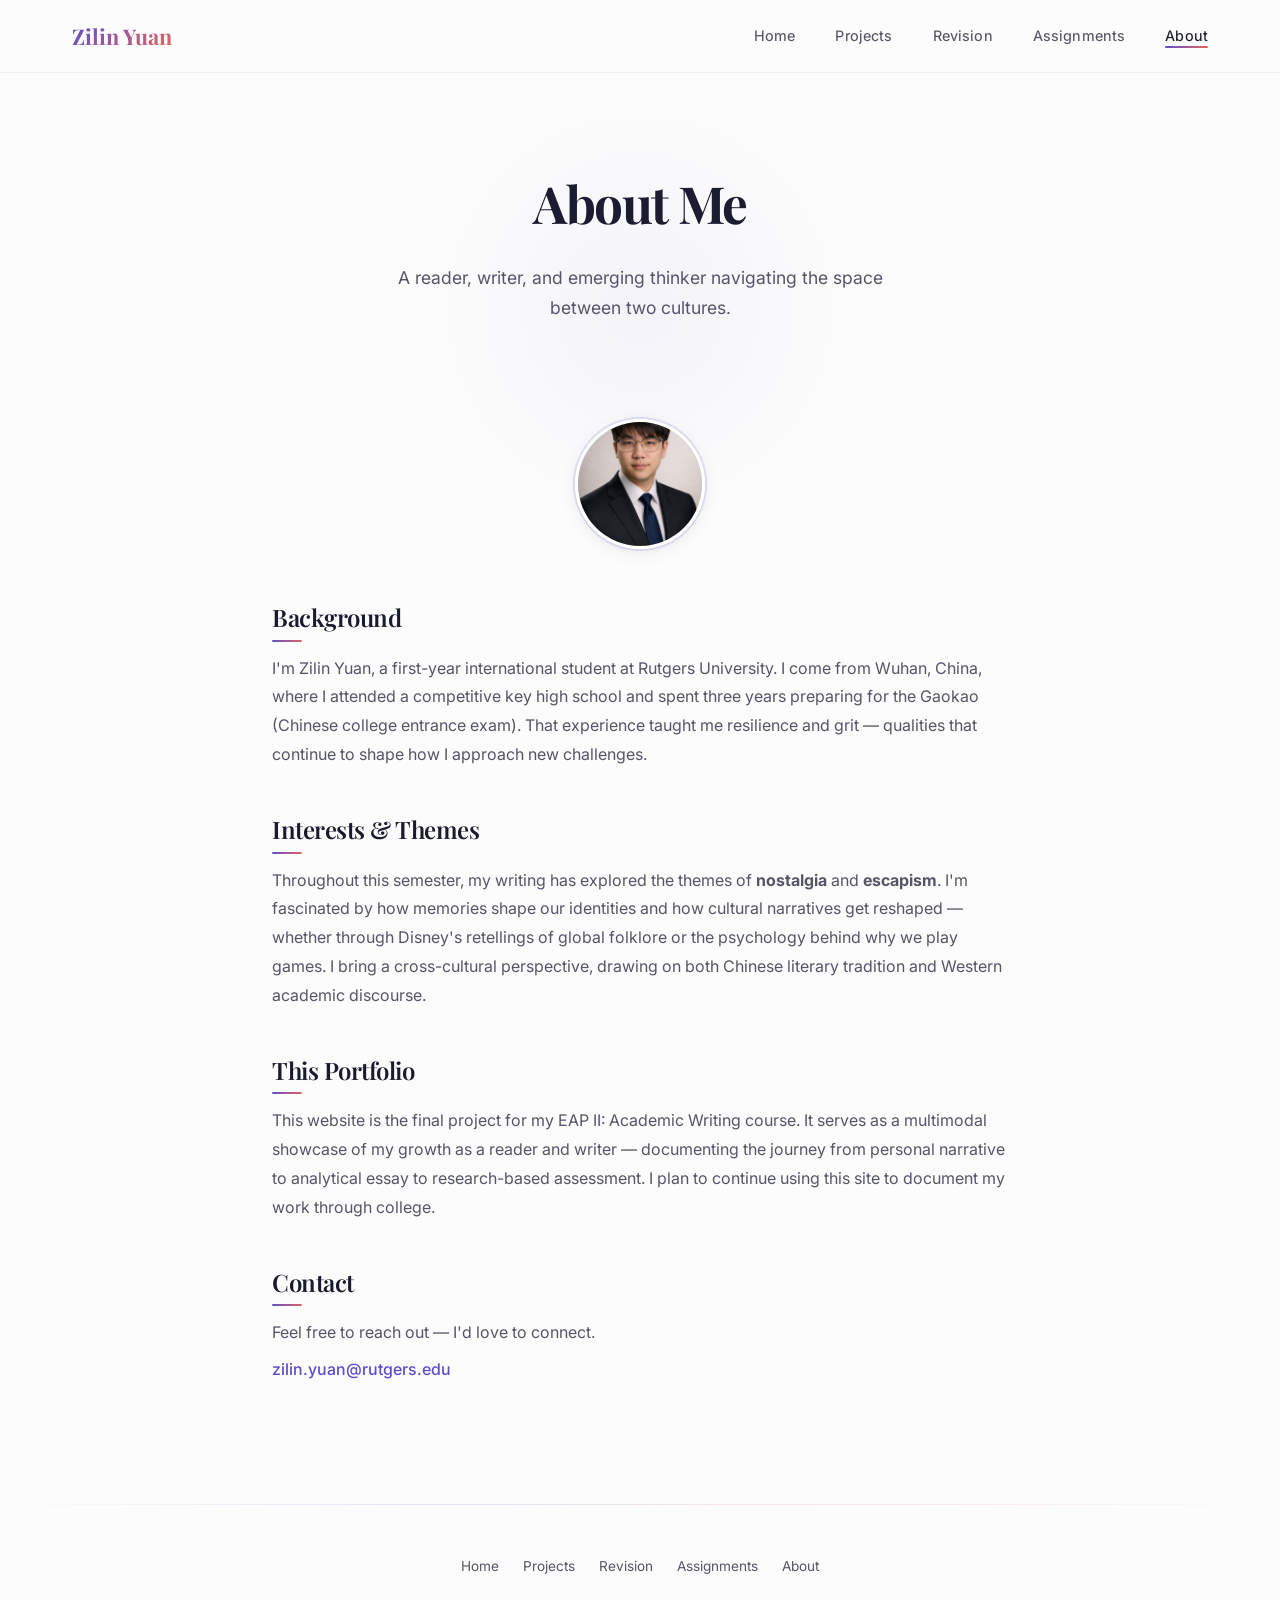
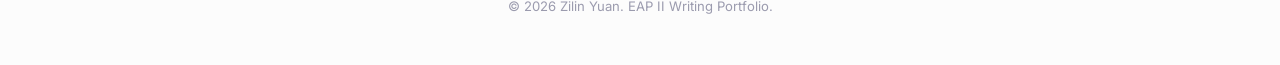
==== about.html @ 0176c934 "EAP II Writing Portfolio website" ====
<!DOCTYPE html>
<html lang="en">
<head>
  <meta charset="UTF-8">
  <meta name="viewport" content="width=device-width, initial-scale=1.0">
  <title>About — Zilin Yuan</title>
  <link rel="stylesheet" href="css/style.css">
</head>
<body>

  <nav>
    <div class="nav-inner">
      <a href="index.html" class="logo">Zilin Yuan</a>
      <button class="hamburger" onclick="document.querySelector('.nav-links').classList.toggle('open')" aria-label="Menu">
        <span></span><span></span><span></span>
      </button>
      <ul class="nav-links">
        <li><a href="index.html">Home</a></li>
        <li><a href="projects.html">Projects</a></li>
        <li><a href="projects/revision.html">Revision</a></li>
        <li><a href="projects/assignments.html">Assignments</a></li>
        <li><a href="about.html" class="active">About</a></li>
      </ul>
    </div>
  </nav>

  <div class="about-page-hero">
    <h1>About Me</h1>
    <p>A reader, writer, and emerging thinker navigating the space between two cultures.</p>
  </div>

  <div class="about-details">
    <div class="about-photo"><img src="Me/MyPhoto.png" alt="Zilin Yuan" style="width:100%;height:100%;object-fit:cover;"></div>

    <div class="about-section">
      <h2>Background</h2>
      <p>I'm Zilin Yuan, a first-year international student at Rutgers University. I come from Wuhan, China, where I attended a competitive key high school and spent three years preparing for the Gaokao (Chinese college entrance exam). That experience taught me resilience and grit — qualities that continue to shape how I approach new challenges.</p>
    </div>

    <div class="about-section">
      <h2>Interests &amp; Themes</h2>
      <p>Throughout this semester, my writing has explored the themes of <strong>nostalgia</strong> and <strong>escapism</strong>. I'm fascinated by how memories shape our identities and how cultural narratives get reshaped — whether through Disney's retellings of global folklore or the psychology behind why we play games. I bring a cross-cultural perspective, drawing on both Chinese literary tradition and Western academic discourse.</p>
    </div>

    <div class="about-section">
      <h2>This Portfolio</h2>
      <p>This website is the final project for my EAP II: Academic Writing course. It serves as a multimodal showcase of my growth as a reader and writer — documenting the journey from personal narrative to analytical essay to research-based assessment. I plan to continue using this site to document my work through college.</p>
    </div>

    <div class="about-section">
      <h2>Contact</h2>
      <p>Feel free to reach out — I'd love to connect.</p>
      <p style="margin-top: 0.5rem;">
        <a href="mailto:zilin.yuan@rutgers.edu" style="color: #5b4dce; text-decoration: none; font-weight: 500;">zilin.yuan@rutgers.edu</a>
      </p>
    </div>
  </div>

  <footer>
    <div class="footer-inner">
      <ul class="footer-links">
        <li><a href="index.html">Home</a></li>
        <li><a href="projects.html">Projects</a></li>
        <li><a href="projects/revision.html">Revision</a></li>
        <li><a href="projects/assignments.html">Assignments</a></li>
        <li><a href="about.html">About</a></li>
      </ul>
      <p>&copy; 2026 Zilin Yuan. EAP II Writing Portfolio.</p>
    </div>
  </footer>

</body>
</html>
---- css/style.css ----
@import url('https://fonts.googleapis.com/css2?family=Inter:wght@300;400;500;600;700&family=Playfair+Display:ital,wght@0,400;0,600;0,700;1,400&display=swap');

*, *::before, *::after {
  margin: 0;
  padding: 0;
  box-sizing: border-box;
}

:root {
  --bg: #fcfcfc;
  --bg-alt: #f4f2ee;
  --surface: #ffffff;
  --surface-hover: #fafaf8;
  --text: #1a1a2e;
  --text-secondary: #555568;
  --text-muted: #9b9bae;
  --primary: #5b4dce;
  --primary-light: #7b6ef0;
  --primary-bg: rgba(91, 77, 206, 0.06);
  --coral: #e8655a;
  --coral-bg: rgba(232, 101, 90, 0.07);
  --teal: #2ea89e;
  --teal-bg: rgba(46, 168, 158, 0.07);
  --amber: #d4943a;
  --amber-bg: rgba(212, 148, 58, 0.07);
  --gradient-1: linear-gradient(135deg, #5b4dce 0%, #e8655a 100%);
  --gradient-2: linear-gradient(135deg, #2ea89e 0%, #5b4dce 100%);
  --gradient-3: linear-gradient(135deg, #d4943a 0%, #e8655a 100%);
  --border: #e8e6e1;
  --border-hover: #d0cec8;
  --shadow-sm: 0 1px 3px rgba(0,0,0,0.04), 0 1px 2px rgba(0,0,0,0.03);
  --shadow-md: 0 4px 20px rgba(0,0,0,0.06), 0 2px 8px rgba(0,0,0,0.04);
  --shadow-lg: 0 12px 40px rgba(0,0,0,0.08);
  --radius: 14px;
  --max-width: 1200px;
  --transition: 0.3s cubic-bezier(0.4, 0, 0.2, 1);
}

html {
  scroll-behavior: smooth;
  font-size: 16px;
}

body {
  font-family: 'Inter', -apple-system, BlinkMacSystemFont, sans-serif;
  color: var(--text);
  background: var(--bg);
  line-height: 1.7;
  -webkit-font-smoothing: antialiased;
}

/* ─── Navigation ─── */
nav {
  position: fixed;
  top: 0;
  left: 0;
  right: 0;
  z-index: 100;
  background: rgba(252, 252, 252, 0.82);
  backdrop-filter: blur(24px) saturate(1.5);
  -webkit-backdrop-filter: blur(24px) saturate(1.5);
  border-bottom: 1px solid rgba(0,0,0,0.05);
  transition: var(--transition);
}

nav .nav-inner {
  max-width: var(--max-width);
  margin: 0 auto;
  padding: 0 2rem;
  display: flex;
  justify-content: space-between;
  align-items: center;
  height: 72px;
}

nav .logo {
  font-family: 'Playfair Display', serif;
  font-size: 1.35rem;
  font-weight: 700;
  text-decoration: none;
  background: var(--gradient-1);
  -webkit-background-clip: text;
  -webkit-text-fill-color: transparent;
  background-clip: text;
}

nav .nav-links {
  display: flex;
  gap: 2.5rem;
  list-style: none;
  align-items: center;
}

nav .nav-links a {
  text-decoration: none;
  color: var(--text-secondary);
  font-size: 0.9rem;
  font-weight: 450;
  letter-spacing: 0.01em;
  transition: color var(--transition);
  position: relative;
}

nav .nav-links a::after {
  content: '';
  position: absolute;
  bottom: -4px;
  left: 0;
  width: 0;
  height: 2px;
  background: var(--gradient-1);
  border-radius: 1px;
  transition: width var(--transition);
}

nav .nav-links a:hover { color: var(--text); }
nav .nav-links a:hover::after,
nav .nav-links a.active::after { width: 100%; }
nav .nav-links a.active { color: var(--text); }

.hamburger {
  display: none;
  flex-direction: column;
  gap: 5px;
  cursor: pointer;
  background: none;
  border: none;
  padding: 4px;
}

.hamburger span {
  width: 22px;
  height: 1.5px;
  background: var(--text);
  transition: var(--transition);
}

/* ─── Hero Section ─── */
.hero {
  min-height: 100vh;
  display: flex;
  align-items: center;
  justify-content: center;
  padding: 6rem 2rem 4rem;
  position: relative;
  overflow: hidden;
  background: linear-gradient(170deg, #fcfcfc 0%, #f0eef8 35%, #faf3ee 65%, #fcfcfc 100%);
}

.hero::before {
  content: '';
  position: absolute;
  top: -15%;
  right: -8%;
  width: 650px;
  height: 650px;
  background: radial-gradient(circle, rgba(91, 77, 206, 0.07) 0%, rgba(232, 101, 90, 0.04) 50%, transparent 70%);
  pointer-events: none;
  animation: float 10s ease-in-out infinite;
}

.hero::after {
  content: '';
  position: absolute;
  bottom: -15%;
  left: -10%;
  width: 550px;
  height: 550px;
  background: radial-gradient(circle, rgba(46, 168, 158, 0.06) 0%, transparent 60%);
  pointer-events: none;
  animation: float 12s ease-in-out infinite reverse;
}

@keyframes float {
  0%, 100% { transform: translate(0, 0) scale(1); }
  50% { transform: translate(25px, -15px) scale(1.04); }
}

.hero-content {
  max-width: 780px;
  text-align: center;
  position: relative;
  z-index: 1;
}

.hero-label {
  font-size: 0.78rem;
  font-weight: 600;
  letter-spacing: 0.2em;
  text-transform: uppercase;
  color: var(--primary);
  margin-bottom: 1.5rem;
}

.hero h1 {
  font-family: 'Playfair Display', serif;
  font-size: clamp(2.5rem, 6vw, 4.5rem);
  font-weight: 700;
  line-height: 1.15;
  letter-spacing: -0.03em;
  margin-bottom: 1.5rem;
  color: var(--text);
}

.hero h1 em {
  font-style: italic;
  font-weight: 400;
  background: var(--gradient-1);
  -webkit-background-clip: text;
  -webkit-text-fill-color: transparent;
  background-clip: text;
}

.hero p {
  font-size: 1.1rem;
  color: var(--text-secondary);
  max-width: 540px;
  margin: 0 auto 2.5rem;
  line-height: 1.8;
}

.hero-cta {
  display: inline-flex;
  align-items: center;
  gap: 0.6rem;
  padding: 0.9rem 2.2rem;
  background: var(--gradient-1);
  color: #fff;
  text-decoration: none;
  font-size: 0.9rem;
  font-weight: 600;
  border-radius: 100px;
  transition: var(--transition);
  letter-spacing: 0.02em;
  box-shadow: 0 4px 16px rgba(91, 77, 206, 0.2);
}

.hero-cta:hover {
  transform: translateY(-2px);
  box-shadow: 0 8px 28px rgba(91, 77, 206, 0.3);
}

.hero-cta svg {
  width: 16px;
  height: 16px;
  transition: transform var(--transition);
}

.hero-cta:hover svg { transform: translateX(3px); }

.hero-decoration {
  display: flex;
  justify-content: center;
  gap: 8px;
  margin-top: 4rem;
}

.hero-decoration span {
  width: 7px;
  height: 7px;
  border-radius: 50%;
  animation: pulse-dots 2.5s ease-in-out infinite;
}

.hero-decoration span:nth-child(1) { background: var(--primary); animation-delay: 0s; }
.hero-decoration span:nth-child(2) { background: var(--coral); animation-delay: 0.2s; }
.hero-decoration span:nth-child(3) { background: var(--teal); animation-delay: 0.4s; }
.hero-decoration span:nth-child(4) { background: var(--amber); animation-delay: 0.6s; }

@keyframes pulse-dots {
  0%, 100% { opacity: 0.35; transform: scale(1); }
  50% { opacity: 1; transform: scale(1.5); }
}

/* ─── Scroll Hint ─── */
.scroll-hint {
  position: absolute;
  bottom: 2.5rem;
  left: 50%;
  transform: translateX(-50%);
  display: flex;
  flex-direction: column;
  align-items: center;
  gap: 0.5rem;
  text-decoration: none;
  color: var(--text-muted);
  animation: bounce-hint 2.5s ease-in-out infinite;
}

.scroll-hint-text {
  font-size: 0.72rem;
  font-weight: 500;
  letter-spacing: 0.12em;
  text-transform: uppercase;
}

.scroll-hint svg {
  opacity: 0.6;
}

@keyframes bounce-hint {
  0%, 100% { transform: translateX(-50%) translateY(0); }
  50% { transform: translateX(-50%) translateY(6px); }
}

/* ─── Sections ─── */
section {
  padding: 6rem 2rem;
}

.section-inner {
  max-width: var(--max-width);
  margin: 0 auto;
}

.section-header {
  margin-bottom: 3.5rem;
}

.section-label {
  font-size: 0.75rem;
  font-weight: 600;
  letter-spacing: 0.2em;
  text-transform: uppercase;
  color: var(--primary);
  margin-bottom: 0.75rem;
}

.section-header h2 {
  font-family: 'Playfair Display', serif;
  font-size: clamp(1.8rem, 3.5vw, 2.5rem);
  font-weight: 600;
  letter-spacing: -0.02em;
  line-height: 1.2;
}

.section-header p {
  margin-top: 1rem;
  color: var(--text-secondary);
  max-width: 560px;
  font-size: 1.05rem;
}

/* ─── Project Cards ─── */
.projects-grid {
  display: grid;
  grid-template-columns: repeat(auto-fit, minmax(340px, 1fr));
  gap: 1.5rem;
}

.project-card {
  background: var(--surface);
  border: 1px solid var(--border);
  border-radius: var(--radius);
  padding: 2rem;
  transition: var(--transition);
  text-decoration: none;
  color: inherit;
  display: flex;
  flex-direction: column;
  position: relative;
  overflow: hidden;
}

.project-card::before {
  content: '';
  position: absolute;
  top: 0;
  left: 0;
  right: 0;
  height: 3px;
  border-radius: 3px 3px 0 0;
  transform: scaleX(0);
  transform-origin: left;
  transition: transform var(--transition);
}

.project-card:nth-child(1)::before { background: var(--gradient-1); }
.project-card:nth-child(2)::before { background: var(--gradient-3); }
.project-card:nth-child(3)::before { background: var(--gradient-2); }

.project-card::after {
  content: '';
  position: absolute;
  inset: 0;
  border-radius: var(--radius);
  opacity: 0;
  transition: opacity var(--transition);
  pointer-events: none;
}

.project-card:nth-child(1)::after { background: linear-gradient(160deg, rgba(91, 77, 206, 0.03) 0%, transparent 50%); }
.project-card:nth-child(2)::after { background: linear-gradient(160deg, rgba(232, 101, 90, 0.03) 0%, transparent 50%); }
.project-card:nth-child(3)::after { background: linear-gradient(160deg, rgba(46, 168, 158, 0.03) 0%, transparent 50%); }

.project-card:hover {
  border-color: var(--border-hover);
  box-shadow: var(--shadow-md);
  transform: translateY(-4px);
}

.project-card:hover::before { transform: scaleX(1); }
.project-card:hover::after { opacity: 1; }

.project-number {
  font-family: 'Playfair Display', serif;
  font-size: 2.8rem;
  font-weight: 700;
  line-height: 1;
  margin-bottom: 1rem;
}

.project-card:nth-child(1) .project-number { color: rgba(91, 77, 206, 0.12); }
.project-card:nth-child(2) .project-number { color: rgba(232, 101, 90, 0.12); }
.project-card:nth-child(3) .project-number { color: rgba(46, 168, 158, 0.12); }

.project-card h3 {
  font-size: 1.15rem;
  font-weight: 600;
  margin-bottom: 0.75rem;
  line-height: 1.35;
  color: var(--text);
}

.project-card .tag {
  display: inline-block;
  font-size: 0.7rem;
  font-weight: 600;
  letter-spacing: 0.08em;
  text-transform: uppercase;
  padding: 0.35rem 0.8rem;
  border-radius: 100px;
  margin-bottom: 1rem;
}

.project-card:nth-child(1) .tag { color: var(--primary); background: var(--primary-bg); }
.project-card:nth-child(2) .tag { color: var(--coral); background: var(--coral-bg); }
.project-card:nth-child(3) .tag { color: var(--teal); background: var(--teal-bg); }

.project-card p {
  color: var(--text-secondary);
  font-size: 0.92rem;
  line-height: 1.7;
  flex-grow: 1;
}

.project-card .read-more {
  margin-top: 1.5rem;
  font-size: 0.85rem;
  font-weight: 500;
  display: inline-flex;
  align-items: center;
  gap: 0.4rem;
}

.project-card:nth-child(1) .read-more { color: var(--primary); }
.project-card:nth-child(2) .read-more { color: var(--coral); }
.project-card:nth-child(3) .read-more { color: var(--teal); }

.project-card .read-more svg {
  width: 14px;
  height: 14px;
  transition: transform var(--transition);
}

.project-card:hover .read-more svg { transform: translateX(4px); }

/* ─── About Preview ─── */
.about-preview {
  background: var(--bg-alt);
  position: relative;
  overflow: hidden;
}

.about-preview::before {
  content: '';
  position: absolute;
  top: 0;
  left: 0;
  right: 0;
  height: 1px;
  background: linear-gradient(90deg, transparent, rgba(91, 77, 206, 0.2), rgba(232, 101, 90, 0.2), transparent);
}

.about-grid {
  display: grid;
  grid-template-columns: 1fr 1.2fr;
  gap: 4rem;
  align-items: center;
}

.about-image {
  aspect-ratio: 3/4;
  max-width: 280px;
  background: linear-gradient(135deg, #ece9f7 0%, #f7ece9 100%);
  border-radius: var(--radius);
  overflow: hidden;
  position: relative;
  border: 1px solid var(--border);
}

.about-image img {
  width: 100%;
  height: 100%;
  object-fit: cover;
}

.about-image .placeholder {
  width: 100%;
  height: 100%;
  display: flex;
  align-items: center;
  justify-content: center;
  color: var(--text-muted);
  font-size: 0.85rem;
  font-style: italic;
}

.about-text h2 {
  font-family: 'Playfair Display', serif;
  font-size: 2rem;
  font-weight: 600;
  margin-bottom: 1.5rem;
  letter-spacing: -0.02em;
}

.about-text p {
  color: var(--text-secondary);
  font-size: 1rem;
  margin-bottom: 1rem;
  line-height: 1.8;
}

.about-text .btn-outline {
  display: inline-flex;
  align-items: center;
  gap: 0.5rem;
  margin-top: 1rem;
  padding: 0.7rem 1.5rem;
  border: 1.5px solid var(--primary);
  color: var(--primary);
  text-decoration: none;
  font-size: 0.85rem;
  font-weight: 500;
  border-radius: 100px;
  transition: var(--transition);
}

.about-text .btn-outline:hover {
  background: var(--primary);
  color: #fff;
  box-shadow: 0 4px 16px rgba(91, 77, 206, 0.2);
}

/* ─── Article Page ─── */
.article-page {
  padding: 8rem 2rem 5rem;
}

.article-inner {
  max-width: 720px;
  margin: 0 auto;
}

.article-back {
  display: inline-flex;
  align-items: center;
  gap: 0.4rem;
  color: var(--text-muted);
  text-decoration: none;
  font-size: 0.85rem;
  font-weight: 500;
  margin-bottom: 2.5rem;
  transition: color var(--transition);
}

.article-back:hover { color: var(--primary); }

.article-meta {
  margin-bottom: 2rem;
}

.article-meta .tag {
  display: inline-block;
  font-size: 0.7rem;
  font-weight: 600;
  letter-spacing: 0.08em;
  text-transform: uppercase;
  color: var(--primary);
  background: var(--primary-bg);
  padding: 0.35rem 0.8rem;
  border-radius: 100px;
  margin-bottom: 1rem;
}

.article-meta h1 {
  font-family: 'Playfair Display', serif;
  font-size: clamp(1.8rem, 4vw, 2.8rem);
  font-weight: 700;
  line-height: 1.2;
  letter-spacing: -0.02em;
  margin-bottom: 1rem;
}

.article-meta .subtitle {
  color: var(--text-secondary);
  font-size: 1.05rem;
}

.article-divider {
  width: 60px;
  height: 3px;
  background: var(--gradient-1);
  border-radius: 3px;
  margin: 2rem 0;
}

.article-content p {
  font-size: 1.05rem;
  line-height: 1.9;
  color: var(--text-secondary);
  margin-bottom: 1.5rem;
}

.article-content p:first-of-type::first-letter {
  font-family: 'Playfair Display', serif;
  font-size: 3.8rem;
  font-weight: 700;
  float: left;
  line-height: 0.8;
  margin-right: 0.5rem;
  margin-top: 0.15rem;
  background: var(--gradient-1);
  -webkit-background-clip: text;
  -webkit-text-fill-color: transparent;
  background-clip: text;
}

.download-link {
  display: inline-flex;
  align-items: center;
  gap: 0.5rem;
  padding: 0.7rem 1.5rem;
  background: var(--surface);
  border: 1px solid var(--border);
  color: var(--text);
  text-decoration: none;
  font-size: 0.85rem;
  font-weight: 500;
  border-radius: 100px;
  transition: var(--transition);
  margin-top: 1rem;
}

.download-link:hover {
  background: var(--primary);
  color: #fff;
  border-color: var(--primary);
  box-shadow: 0 4px 16px rgba(91, 77, 206, 0.2);
}

/* ─── About Page ─── */
.about-page-hero {
  padding: 10rem 2rem 4rem;
  text-align: center;
  position: relative;
}

.about-page-hero::before {
  content: '';
  position: absolute;
  top: 15%;
  left: 50%;
  transform: translateX(-50%);
  width: 500px;
  height: 500px;
  background: radial-gradient(circle, rgba(91, 77, 206, 0.05) 0%, transparent 60%);
  pointer-events: none;
}

.about-page-hero h1 {
  font-family: 'Playfair Display', serif;
  font-size: clamp(2rem, 5vw, 3.2rem);
  font-weight: 700;
  letter-spacing: -0.03em;
  margin-bottom: 1rem;
}

.about-page-hero p {
  color: var(--text-secondary);
  font-size: 1.1rem;
  max-width: 520px;
  margin: 0 auto;
}

.about-details {
  max-width: 800px;
  margin: 0 auto;
  padding: 2rem 2rem 5rem;
}

.about-details .about-photo {
  width: 130px;
  height: 130px;
  border-radius: 50%;
  background: linear-gradient(135deg, #ece9f7, #f7ece9);
  margin: 0 auto 3rem;
  overflow: hidden;
  display: flex;
  align-items: center;
  justify-content: center;
  color: var(--text-muted);
  font-size: 0.85rem;
  font-style: italic;
  position: relative;
  border: 3px solid #fff;
  box-shadow: 0 0 0 2px rgba(91, 77, 206, 0.15), var(--shadow-md);
}

.about-section {
  margin-bottom: 2.5rem;
}

.about-section h2 {
  font-family: 'Playfair Display', serif;
  font-size: 1.5rem;
  font-weight: 600;
  margin-bottom: 1rem;
  letter-spacing: -0.02em;
  color: var(--text);
  position: relative;
  display: inline-block;
}

.about-section h2::after {
  content: '';
  position: absolute;
  bottom: -4px;
  left: 0;
  width: 30px;
  height: 2px;
  background: var(--gradient-1);
  border-radius: 2px;
}

.about-section p {
  color: var(--text-secondary);
  font-size: 1rem;
  line-height: 1.8;
}

.placeholder-note {
  background: var(--primary-bg);
  border: 1px dashed rgba(91, 77, 206, 0.2);
  border-radius: var(--radius);
  padding: 1.5rem;
  color: var(--text-muted);
  font-size: 0.9rem;
  font-style: italic;
  text-align: center;
}

/* ─── Projects Page ─── */
.projects-page {
  padding: 10rem 2rem 2rem;
  text-align: center;
  position: relative;
}

.projects-page::before {
  content: '';
  position: absolute;
  top: 12%;
  left: 50%;
  transform: translateX(-50%);
  width: 600px;
  height: 400px;
  background: radial-gradient(ellipse, rgba(91, 77, 206, 0.04) 0%, rgba(46, 168, 158, 0.03) 40%, transparent 70%);
  pointer-events: none;
}

.projects-page h1 {
  font-family: 'Playfair Display', serif;
  font-size: clamp(2rem, 5vw, 3.2rem);
  font-weight: 700;
  letter-spacing: -0.03em;
  margin-bottom: 1rem;
}

.projects-page p {
  color: var(--text-secondary);
  font-size: 1.1rem;
  max-width: 560px;
  margin: 0 auto;
}

/* ─── Footer ─── */
footer {
  padding: 3rem 2rem;
  text-align: center;
  position: relative;
}

footer::before {
  content: '';
  position: absolute;
  top: 0;
  left: 0;
  right: 0;
  height: 1px;
  background: linear-gradient(90deg, transparent, rgba(91, 77, 206, 0.15), rgba(232, 101, 90, 0.15), transparent);
}

footer .footer-inner {
  max-width: var(--max-width);
  margin: 0 auto;
}

footer p {
  font-size: 0.82rem;
  color: var(--text-muted);
}

footer .footer-links {
  display: flex;
  justify-content: center;
  gap: 1.5rem;
  margin-bottom: 1rem;
  list-style: none;
}

footer .footer-links a {
  color: var(--text-secondary);
  text-decoration: none;
  font-size: 0.85rem;
  transition: color var(--transition);
}

footer .footer-links a:hover { color: var(--primary); }

/* ─── Responsive ─── */
@media (max-width: 768px) {
  nav .nav-links {
    display: none;
    position: absolute;
    top: 72px;
    left: 0;
    right: 0;
    background: rgba(252, 252, 252, 0.96);
    backdrop-filter: blur(24px);
    flex-direction: column;
    padding: 1.5rem 2rem;
    gap: 1rem;
    border-bottom: 1px solid var(--border);
  }

  nav .nav-links.open { display: flex; }
  .hamburger { display: flex; }

  .hero {
    min-height: 85vh;
    padding: 6rem 1.5rem 3rem;
  }

  .projects-grid { grid-template-columns: 1fr; }

  .about-grid {
    grid-template-columns: 1fr;
    gap: 2rem;
  }

  .about-image {
    aspect-ratio: 16/9;
    max-height: 300px;
  }

  section { padding: 3.5rem 1.5rem; }
}
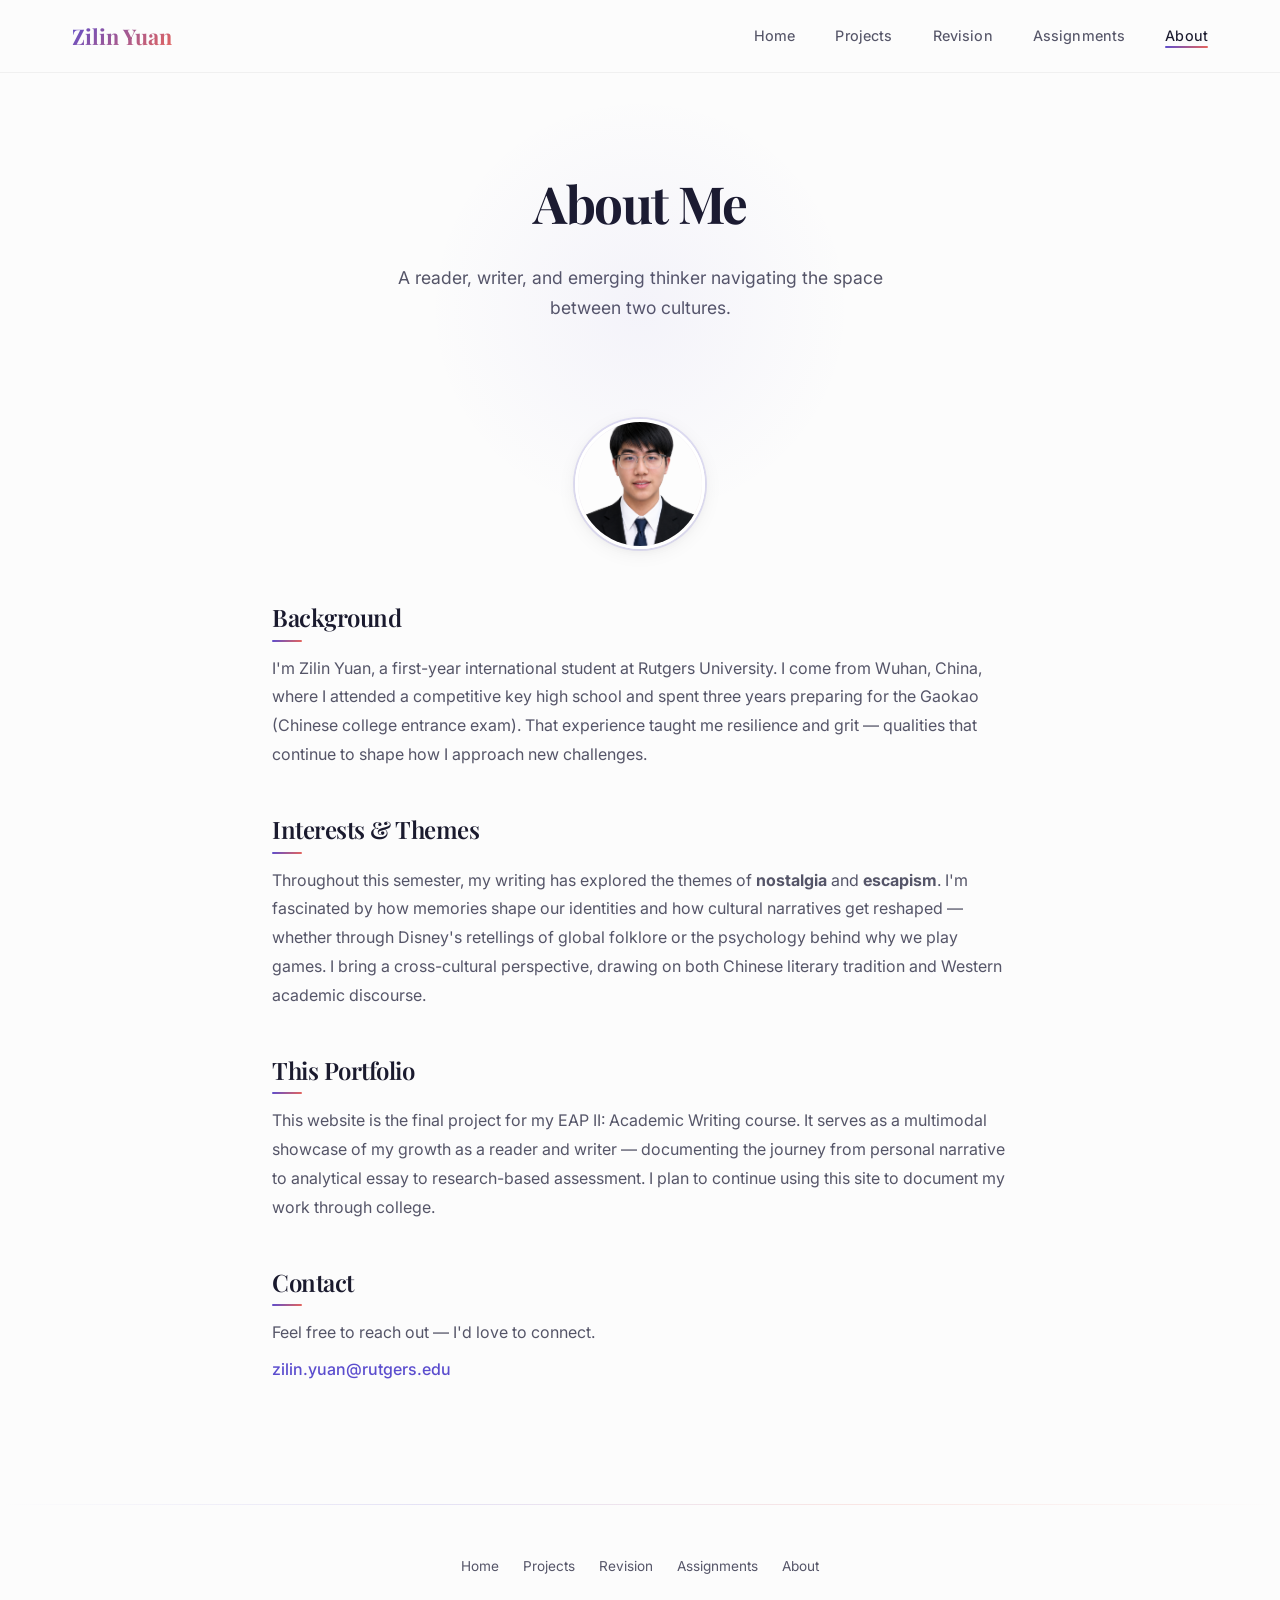
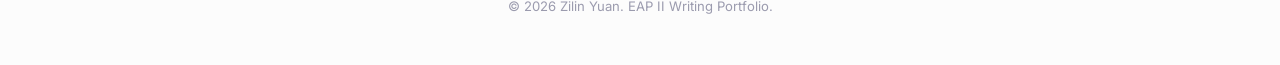
==== commit 5dffe10a: "Update About Me photo" ====
--- a/about.html
+++ b/about.html
@@ -30,7 +30,7 @@
   </div>
 
   <div class="about-details">
-    <div class="about-photo"><img src="Me/MyPhoto.png" alt="Zilin Yuan" style="width:100%;height:100%;object-fit:cover;"></div>
+    <div class="about-photo"><img src="Me/MyPhoto2.png" alt="Zilin Yuan" style="width:100%;height:100%;object-fit:cover;"></div>
 
     <div class="about-section">
       <h2>Background</h2>
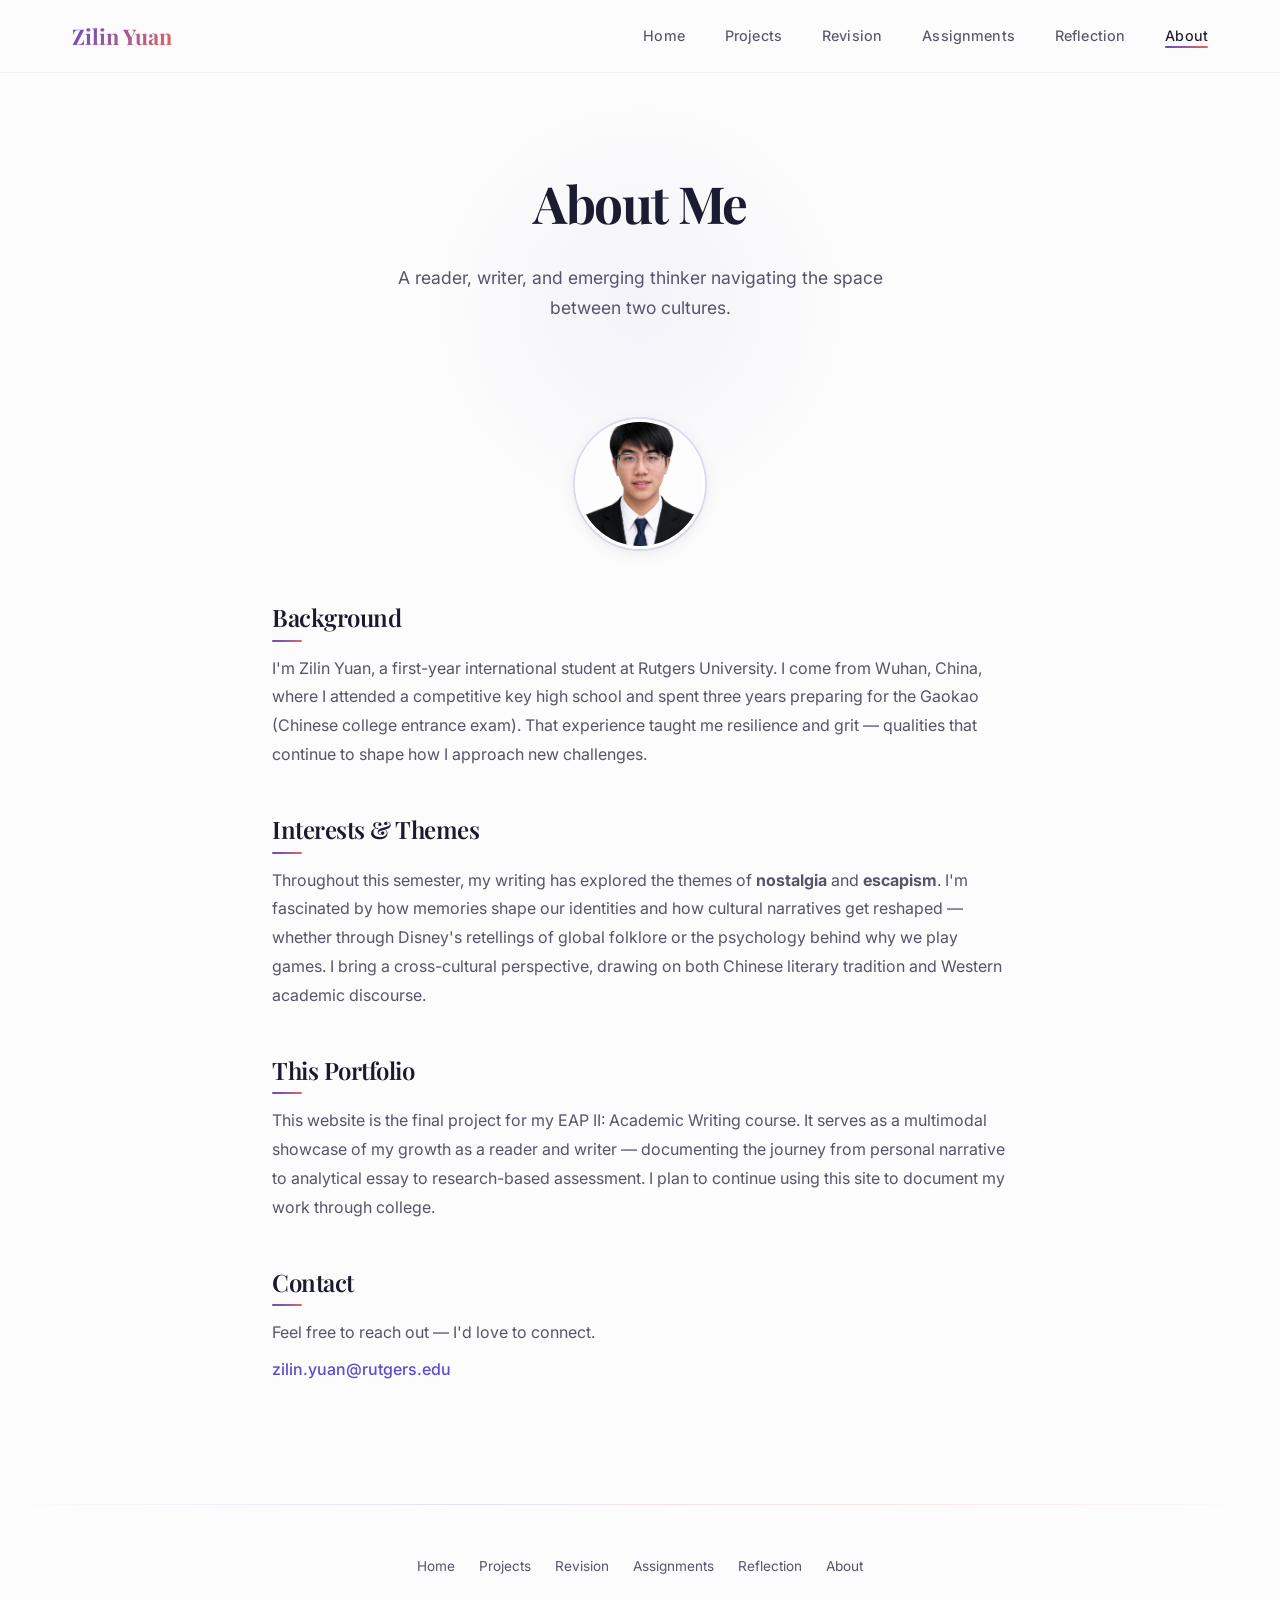
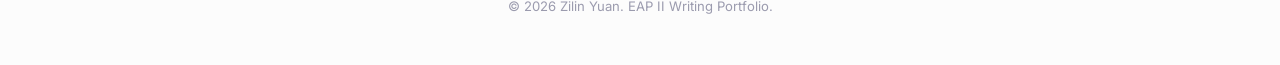
==== commit 7063115a: "Add Reflection essay page and update navigation" ====
--- a/about.html
+++ b/about.html
@@ -19,6 +19,7 @@
         <li><a href="projects.html">Projects</a></li>
         <li><a href="projects/revision.html">Revision</a></li>
         <li><a href="projects/assignments.html">Assignments</a></li>
+        <li><a href="projects/reflection-essay.html">Reflection</a></li>
         <li><a href="about.html" class="active">About</a></li>
       </ul>
     </div>
@@ -63,6 +64,8 @@
         <li><a href="projects.html">Projects</a></li>
         <li><a href="projects/revision.html">Revision</a></li>
         <li><a href="projects/assignments.html">Assignments</a></li>
+        <li><a href="projects/reflection-essay.html">Reflection</a></li>
+        
         <li><a href="about.html">About</a></li>
       </ul>
       <p>&copy; 2026 Zilin Yuan. EAP II Writing Portfolio.</p>
